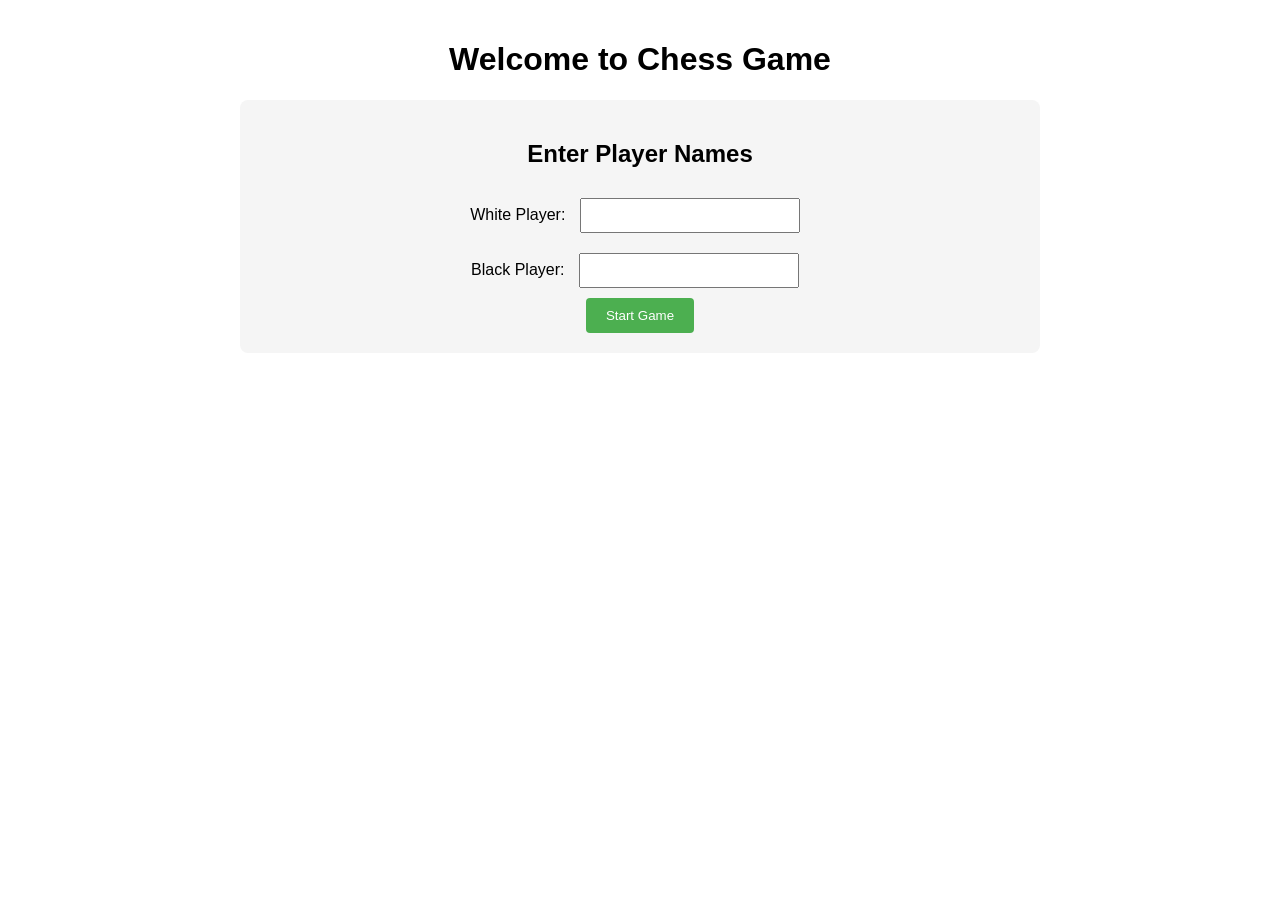
==== src/main/resources/templates/start.html @ b58b46cc "Initial commit-Chess springboot project" ====
<!DOCTYPE html>
<html xmlns:th="http://www.thymeleaf.org">
<head>
    <title>Chess Game - Start</title>
    <style>
        body {
            font-family: Arial, sans-serif;
            max-width: 800px;
            margin: 0 auto;
            padding: 20px;
            text-align: center;
        }
        .start-form {
            background-color: #f5f5f5;
            padding: 20px;
            border-radius: 8px;
            margin-top: 20px;
        }
        input[type="text"] {
            padding: 8px;
            margin: 10px;
            width: 200px;
        }
        button {
            padding: 10px 20px;
            background-color: #4CAF50;
            color: white;
            border: none;
            border-radius: 4px;
            cursor: pointer;
        }
        button:hover {
            background-color: #45a049;
        }
    </style>
</head>
<body>
    <h1>Welcome to Chess Game</h1>
    <div class="start-form">
        <h2>Enter Player Names</h2>
        <form action="/start" method="post">
            <div>
                <label for="whitePlayerName">White Player:</label>
                <input type="text" id="whitePlayerName" name="whitePlayerName" required>
            </div>
            <div>
                <label for="blackPlayerName">Black Player:</label>
                <input type="text" id="blackPlayerName" name="blackPlayerName" required>
            </div>
            <button type="submit">Start Game</button>
        </form>
    </div>
</body>
</html>
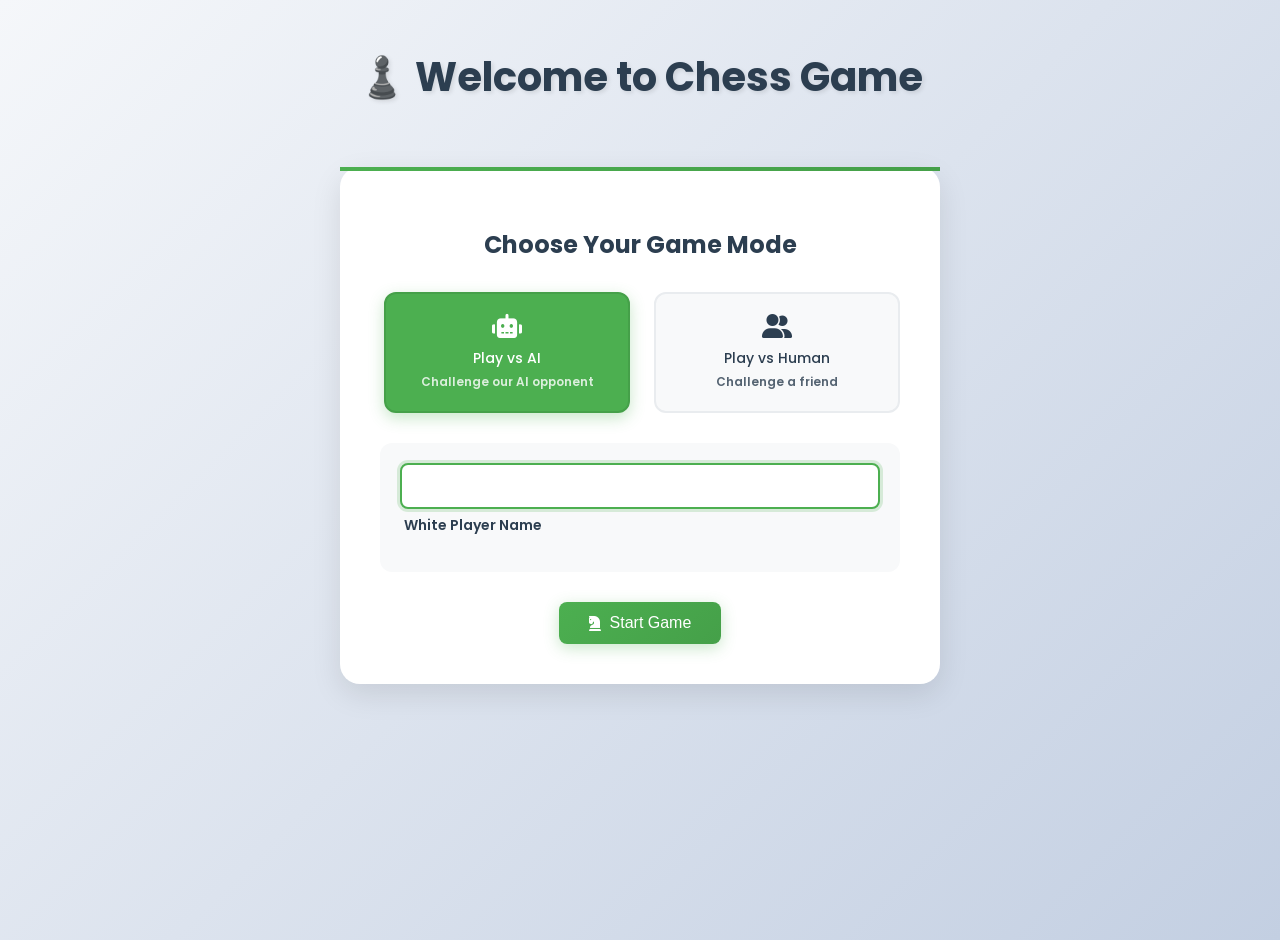
==== commit 1f660c1a: "Initial commit" ====
--- a/src/main/resources/templates/start.html
+++ b/src/main/resources/templates/start.html
@@ -2,54 +2,375 @@
 <html xmlns:th="http://www.thymeleaf.org">
 <head>
     <title>Chess Game - Start</title>
+    <link href="https://fonts.googleapis.com/css2?family=Poppins:wght@400;500;600&display=swap" rel="stylesheet">
     <style>
         body {
-            font-family: Arial, sans-serif;
+            font-family: 'Poppins', sans-serif;
             max-width: 800px;
             margin: 0 auto;
             padding: 20px;
             text-align: center;
-        }
+            background: linear-gradient(135deg, #f5f7fa 0%, #c3cfe2 100%);
+            min-height: 100vh;
+            display: flex;
+            flex-direction: column;
+            align-items: center;
+        }
+        
+        h1 {
+            color: #2c3e50;
+            font-size: 2.5em;
+            margin-bottom: 0.5em;
+            text-shadow: 2px 2px 4px rgba(0,0,0,0.1);
+        }
+
         .start-form {
-            background-color: #f5f5f5;
+            background-color: white;
+            padding: 40px;
+            border-radius: 20px;
+            margin: 40px auto;
+            box-shadow: 0 10px 30px rgba(0,0,0,0.1);
+            width: 90%;
+            max-width: 600px;
+            position: relative;
+            overflow: visible;
+            box-sizing: border-box;
+        }
+
+        .start-form::before {
+            content: '';
+            position: absolute;
+            top: 0;
+            left: 0;
+            right: 0;
+            height: 4px;
+            background: linear-gradient(90deg, #4CAF50, #45a049);
+        }
+        .mode-selector {
+            display: flex;
+            justify-content: center;
+            gap: 20px;
+            margin-bottom: 30px;
+            flex-wrap: wrap; /* allow options to wrap on small screens */
+        }
+
+        .mode-option {
+            position: relative;
+            flex: 1 1 200px; /* flexible tiles with minimum width */
+            max-width: 260px;
+            min-width: 160px;
+        }
+
+        .mode-option input[type="radio"] {
+            display: none;
+        }
+
+        .mode-option label {
+            display: flex;
+            flex-direction: column;
+            align-items: center;
             padding: 20px;
+            background: #f8f9fa;
+            border: 2px solid #e9ecef;
+            border-radius: 12px;
+            cursor: pointer;
+            transition: all 0.3s ease;
+        }
+
+        .mode-option label:hover {
+            transform: translateY(-2px);
+            box-shadow: 0 5px 15px rgba(0,0,0,0.1);
+        }
+
+        .mode-option input[type="radio"]:checked + label {
+            background: #4CAF50;
+            color: white;
+            border-color: #45a049;
+            box-shadow: 0 5px 15px rgba(76,175,80,0.3);
+        }
+
+        .mode-icon {
+            font-size: 24px;
+            margin-bottom: 10px;
+        }
+
+        .mode-title {
+            font-weight: 500;
+            margin-bottom: 5px;
+        }
+
+        .mode-description {
+            font-size: 0.85em;
+            opacity: 0.8;
+        }
+
+        .form-group {
+            background: #f8f9fa;
+            padding: 20px;
+            border-radius: 12px;
+            margin-bottom: 20px;
+            transition: all 0.3s ease;
+        }
+
+        .form-group:hover {
+            background: #fff;
+            box-shadow: 0 5px 15px rgba(0,0,0,0.05);
+        }
+
+        .input-group {
+            display: flex;
+            flex-direction: column;
+            margin-bottom: 16px;
+            gap: 6px;
+        }
+
+        input[type="text"] {
+            width: 100%;
+            padding: 12px 16px;
+            font-size: 16px;
+            border: 2px solid #e9ecef;
             border-radius: 8px;
-            margin-top: 20px;
-        }
-        input[type="text"] {
-            padding: 8px;
-            margin: 10px;
-            width: 200px;
-        }
-        button {
-            padding: 10px 20px;
-            background-color: #4CAF50;
+            transition: all 0.3s ease;
+            background: white;
+            color: #2c3e50;
+            box-sizing: border-box;
+        }
+
+        input[type="text"]:focus {
+            border-color: #4CAF50;
+            outline: none;
+            box-shadow: 0 0 0 3px rgba(76,175,80,0.2);
+        }
+
+        /* Labels placed above inputs to avoid overlap and improve accessibility */
+        label {
+            position: relative;
+            left: auto;
+            top: auto;
+            background: transparent;
+            padding: 0;
+            color: #2c3e50;
+            font-size: 14px;
+            font-weight: 600;
+            text-align: left;
+            margin-left: 4px;
+        }
+
+        .button-group {
+            display: flex;
+            gap: 15px;
+            justify-content: center;
+            margin-top: 30px;
+        }
+
+        .button {
+            padding: 12px 30px;
+            font-size: 16px;
+            font-weight: 500;
+            border: none;
+            border-radius: 8px;
+            cursor: pointer;
+            transition: all 0.3s ease;
+            display: inline-flex;
+            align-items: center;
+            justify-content: center;
+            min-width: 150px;
+        }
+
+        .button-primary {
+            background: linear-gradient(135deg, #4CAF50 0%, #45a049 100%);
             color: white;
-            border: none;
-            border-radius: 4px;
-            cursor: pointer;
-        }
-        button:hover {
-            background-color: #45a049;
+            box-shadow: 0 4px 15px rgba(76,175,80,0.3);
+        }
+
+        .button-primary:hover {
+            transform: translateY(-2px);
+            box-shadow: 0 6px 20px rgba(76,175,80,0.4);
+        }
+
+        .button-secondary {
+            background: linear-gradient(135deg, #6c757d 0%, #495057 100%);
+            color: white;
+            box-shadow: 0 4px 15px rgba(108,117,125,0.3);
+        }
+
+        .button-secondary:hover {
+            transform: translateY(-2px);
+            box-shadow: 0 6px 20px rgba(108,117,125,0.4);
+        }
+
+        @keyframes fadeIn {
+            from { opacity: 0; transform: translateY(10px); }
+            to { opacity: 1; transform: translateY(0); }
+        }
+
+        .fade-in {
+            animation: fadeIn 0.5s ease forwards;
         }
     </style>
+    <link rel="stylesheet" href="https://cdnjs.cloudflare.com/ajax/libs/font-awesome/6.0.0/css/all.min.css">
 </head>
 <body>
-    <h1>Welcome to Chess Game</h1>
-    <div class="start-form">
-        <h2>Enter Player Names</h2>
-        <form action="/start" method="post">
-            <div>
-                <label for="whitePlayerName">White Player:</label>
-                <input type="text" id="whitePlayerName" name="whitePlayerName" required>
+    <h1>♟️ Welcome to Chess Game</h1>
+    <div class="start-form fade-in">
+        <h2 style="color: #2c3e50; margin-bottom: 30px;">Choose Your Game Mode</h2>
+        
+        <div class="mode-selector">
+            <div class="mode-option">
+                <input type="radio" id="aiMode" name="gameMode" value="ai" checked>
+                <label for="aiMode" onclick="toggleGameMode('ai')">
+                    <i class="fas fa-robot mode-icon"></i>
+                    <span class="mode-title">Play vs AI</span>
+                    <span class="mode-description">Challenge our AI opponent</span>
+                </label>
             </div>
-            <div>
-                <label for="blackPlayerName">Black Player:</label>
-                <input type="text" id="blackPlayerName" name="blackPlayerName" required>
+            
+            <div class="mode-option">
+                <input type="radio" id="humanMode" name="gameMode" value="human">
+                <label for="humanMode" onclick="toggleGameMode('human')">
+                    <i class="fas fa-user-friends mode-icon"></i>
+                    <span class="mode-title">Play vs Human</span>
+                    <span class="mode-description">Challenge a friend</span>
+                </label>
             </div>
-            <button type="submit">Start Game</button>
+        </div>
+
+        <form id="gameForm" action="/start" method="post">
+            <div class="form-group">
+                <div class="input-group">
+                    <input type="text" id="whitePlayerName" name="whitePlayerName" required>
+                    <label for="whitePlayerName">White Player Name</label>
+                </div>
+                
+                <div class="input-group" id="blackPlayerDiv" style="display: none;">
+                    <input type="text" id="blackPlayerName" name="blackPlayerName" required>
+                    <label for="blackPlayerName">Black Player Name</label>
+                </div>
+            </div>
+
+            <input type="hidden" id="blackAi" name="blackAi" value="true">
+            <input type="hidden" id="whiteAi" name="whiteAi" value="false">
+
+            <div class="button-group">
+                <button type="submit" class="button button-primary">
+                    <i class="fas fa-chess-knight"></i>&nbsp; Start Game
+                </button>
+            </div>
         </form>
     </div>
+
+    <script>
+        // Set initial state
+        document.addEventListener('DOMContentLoaded', function() {
+            document.getElementById('blackPlayerName').value = 'Chess AI';
+            document.getElementById('blackPlayerDiv').style.display = 'none';
+            document.getElementById('whitePlayerName').focus();
+        });
+
+        function showToast(message, type = 'error') {
+            const toast = document.createElement('div');
+            toast.style.cssText = `
+                position: fixed;
+                top: 20px;
+                right: 20px;
+                padding: 15px 25px;
+                background: ${type === 'error' ? '#ff4444' : '#4CAF50'};
+                color: white;
+                border-radius: 8px;
+                box-shadow: 0 4px 15px rgba(0,0,0,0.2);
+                font-size: 14px;
+                z-index: 1000;
+                transition: all 0.3s ease;
+                transform: translateY(-100%);
+                opacity: 0;
+            `;
+            toast.textContent = message;
+            document.body.appendChild(toast);
+
+            // Animate in
+            setTimeout(() => {
+                toast.style.transform = 'translateY(0)';
+                toast.style.opacity = '1';
+            }, 100);
+
+            // Remove after 3 seconds
+            setTimeout(() => {
+                toast.style.transform = 'translateY(-100%)';
+                toast.style.opacity = '0';
+                setTimeout(() => toast.remove(), 300);
+            }, 3000);
+        }
+
+        function toggleGameMode(mode) {
+            const blackPlayerDiv = document.getElementById('blackPlayerDiv');
+            const blackPlayerInput = document.getElementById('blackPlayerName');
+            const blackAi = document.getElementById('blackAi');
+            const aiMode = document.getElementById('aiMode');
+            const humanMode = document.getElementById('humanMode');
+            
+            // Update radio buttons
+            if (mode === 'ai') {
+                aiMode.checked = true;
+                blackPlayerDiv.style.display = 'none';
+                blackPlayerInput.value = 'Chess AI';
+                blackAi.value = 'true';
+                
+                // Animate the transition
+                blackPlayerDiv.style.opacity = '0';
+                blackPlayerDiv.style.transform = 'translateY(10px)';
+            } else {
+                humanMode.checked = true;
+                blackPlayerDiv.style.display = 'block';
+                blackPlayerInput.value = '';
+                blackAi.value = 'false';
+                
+                // Animate the transition
+                setTimeout(() => {
+                    blackPlayerDiv.style.opacity = '1';
+                    blackPlayerDiv.style.transform = 'translateY(0)';
+                }, 50);
+            }
+
+            // Clear white player name and set focus
+            document.getElementById('whitePlayerName').focus();
+        }
+
+        // Enhanced form validation with visual feedback
+        document.getElementById('gameForm').addEventListener('submit', function(e) {
+            e.preventDefault();
+            const whitePlayer = document.getElementById('whitePlayerName').value.trim();
+            const blackPlayer = document.getElementById('blackPlayerName').value.trim();
+            const isAiMode = document.getElementById('aiMode').checked;
+
+            if (!whitePlayer) {
+                showToast('Please enter white player\'s name');
+                document.getElementById('whitePlayerName').focus();
+                return;
+            }
+
+            if (!isAiMode) {
+                if (!blackPlayer) {
+                    showToast('Please enter black player\'s name');
+                    document.getElementById('blackPlayerName').focus();
+                    return;
+                }
+                
+                if (whitePlayer === blackPlayer) {
+                    showToast('Players must have different names');
+                    document.getElementById('blackPlayerName').focus();
+                    return;
+                }
+            }
+
+            // Visual feedback before submission
+            const submitButton = this.querySelector('button[type="submit"]');
+            submitButton.innerHTML = '<i class="fas fa-spinner fa-spin"></i>&nbsp; Starting...';
+            submitButton.disabled = true;
+
+            // Submit the form after a short delay for visual feedback
+            setTimeout(() => this.submit(), 500);
+        });
+    </script>
 </body>
 </html>
 
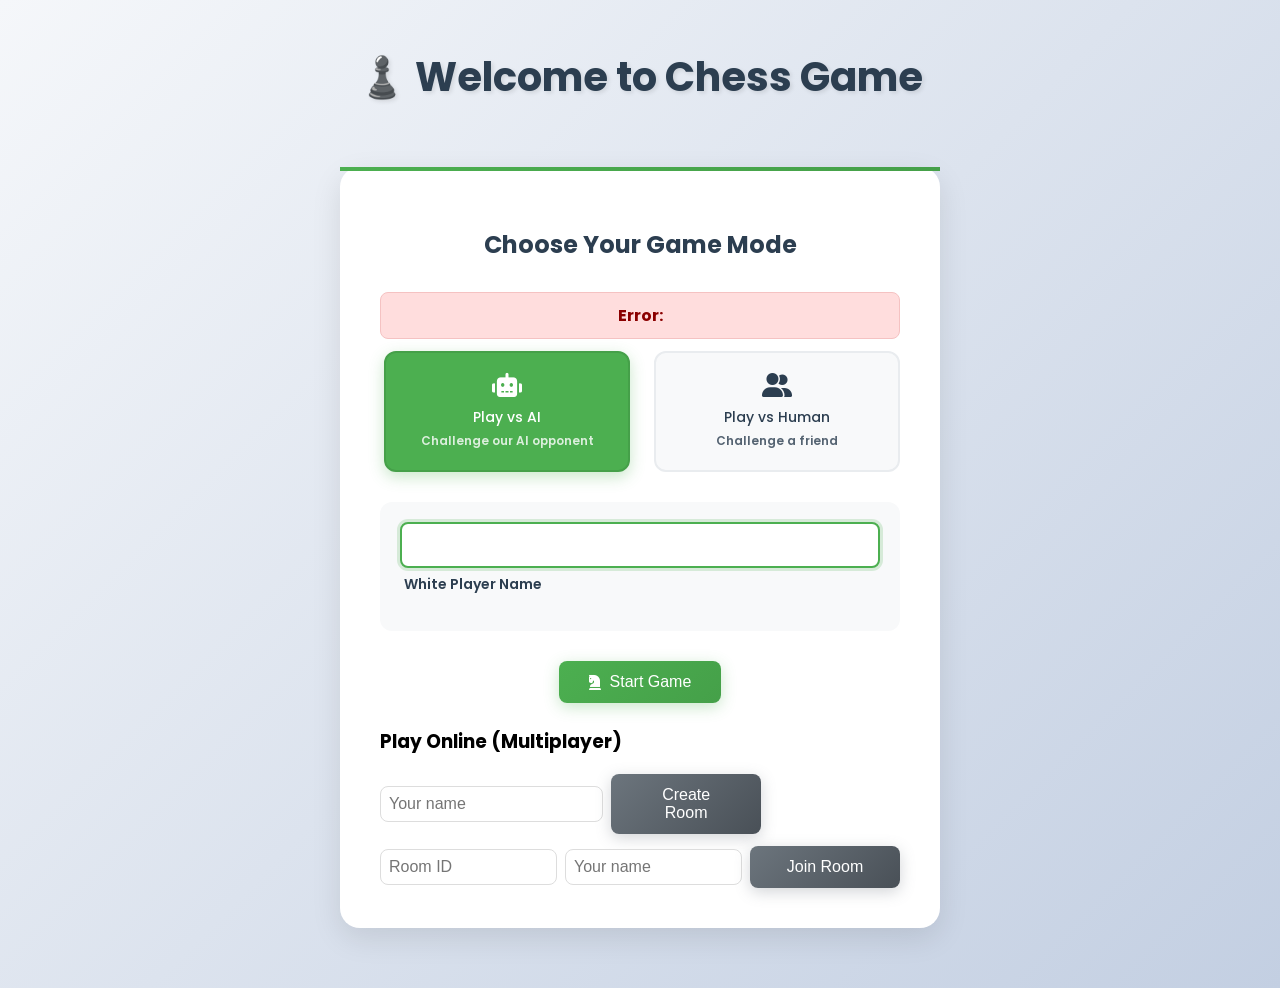
==== commit 3a1a2add: "Fix multiplayer room join flow" ====
--- a/src/main/resources/templates/start.html
+++ b/src/main/resources/templates/start.html
@@ -215,6 +215,12 @@
     <div class="start-form fade-in">
         <h2 style="color: #2c3e50; margin-bottom: 30px;">Choose Your Game Mode</h2>
         
+        <div th:if="${error != null}" style="margin-bottom:12px;">
+            <div style="background:#ffdddd;color:#8b0000;padding:10px;border-radius:8px;border:1px solid #f5c2c2;">
+                <strong>Error:</strong> <span th:text="${error}"></span>
+            </div>
+        </div>
+
         <div class="mode-selector">
             <div class="mode-option">
                 <input type="radio" id="aiMode" name="gameMode" value="ai" checked>
@@ -257,6 +263,22 @@
                 </button>
             </div>
         </form>
+
+        <div style="margin-top: 24px; text-align:left;">
+            <h3 style="margin-top:0;">Play Online (Multiplayer)</h3>
+            <div style="display:flex; gap:12px; flex-wrap:wrap;">
+                <form id="createRoomForm" action="/rooms" method="post" style="display:flex; gap:8px; align-items:center;">
+                    <input id="createPlayerName" type="text" name="playerName" placeholder="Your name" required th:value="${playerName}" style="padding:8px;border-radius:8px;border:1px solid #ddd;">
+                    <button type="submit" class="button button-secondary">Create Room</button>
+                </form>
+
+                <form id="joinRoomForm" onsubmit="joinRoom(event)" style="display:flex; gap:8px; align-items:center;">
+                    <input type="text" id="joinRoomId" placeholder="Room ID" required style="padding:8px;border-radius:8px;border:1px solid #ddd;">
+                    <input type="text" id="joinName" placeholder="Your name" required style="padding:8px;border-radius:8px;border:1px solid #ddd;">
+                    <button type="submit" class="button button-secondary">Join Room</button>
+                </form>
+            </div>
+        </div>
     </div>
 
     <script>
@@ -370,6 +392,14 @@
             // Submit the form after a short delay for visual feedback
             setTimeout(() => this.submit(), 500);
         });
+
+        function joinRoom(e) {
+            e.preventDefault();
+            const roomId = document.getElementById('joinRoomId').value.trim();
+            const name = document.getElementById('joinName').value.trim();
+            if (!roomId || !name) return;
+            window.location.href = '/room/' + encodeURIComponent(roomId) + '?name=' + encodeURIComponent(name);
+        }
     </script>
 </body>
 </html>
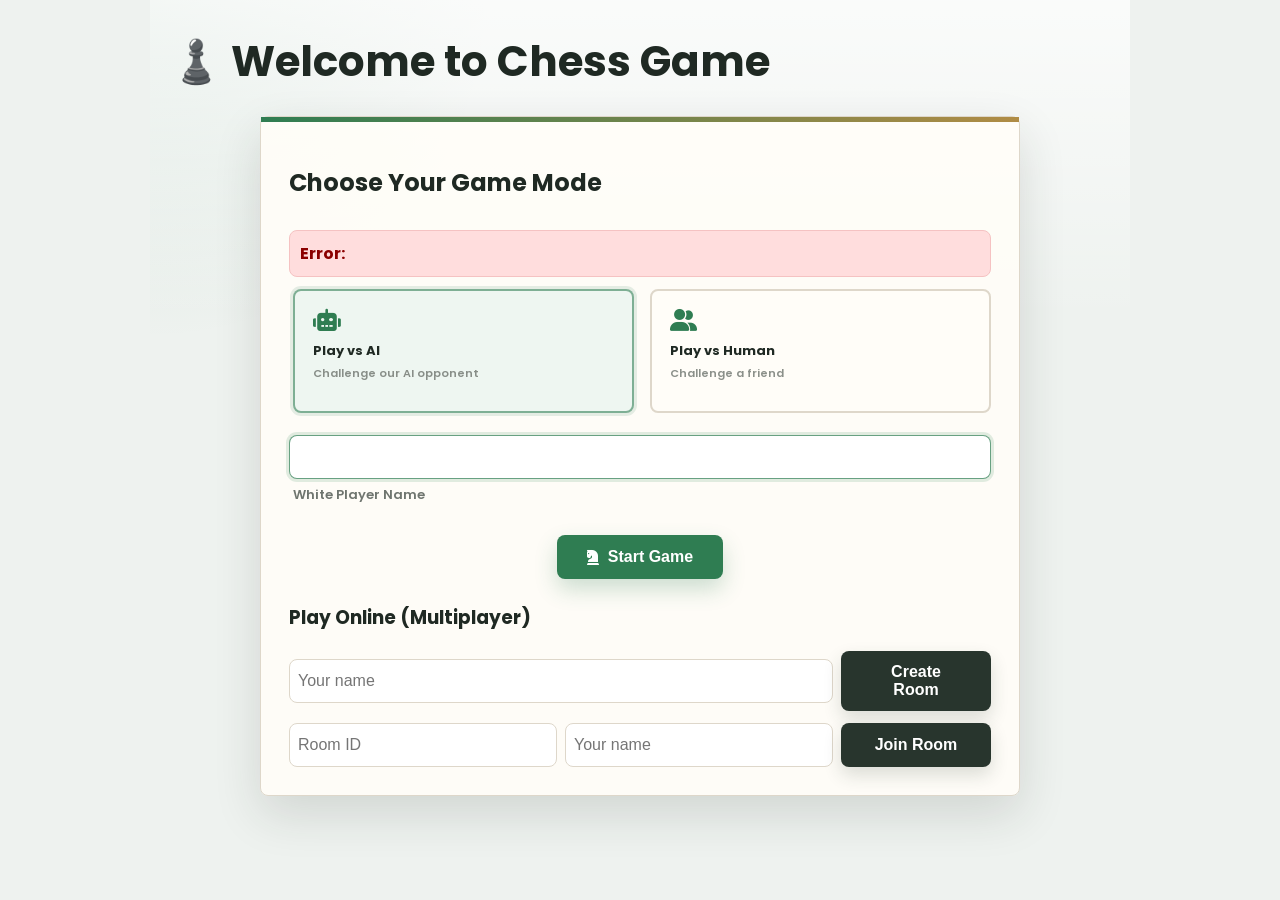
==== commit 3ba719be: "Polish chess game UI" ====
--- a/src/main/resources/templates/start.html
+++ b/src/main/resources/templates/start.html
@@ -206,6 +206,216 @@
 
         .fade-in {
             animation: fadeIn 0.5s ease forwards;
+        }
+
+        :root {
+            --page-bg: #eef2ef;
+            --surface: #fffdf8;
+            --surface-soft: #f4f0e8;
+            --line: #ded7ca;
+            --text: #1f2923;
+            --muted: #6f756f;
+            --accent: #2f7d52;
+            --accent-strong: #225c3c;
+            --shadow-soft: 0 18px 48px rgba(36,43,37,0.14);
+        }
+
+        *, *::before, *::after {
+            box-sizing: border-box;
+        }
+
+        html {
+            background: var(--page-bg);
+        }
+
+        body {
+            max-width: 980px;
+            padding: 32px 20px;
+            background:
+                linear-gradient(180deg, rgba(255,255,255,0.72), rgba(255,255,255,0) 320px),
+                radial-gradient(circle at top left, rgba(47,125,82,0.12), transparent 340px),
+                var(--page-bg);
+            color: var(--text);
+            text-align: left;
+        }
+
+        h1 {
+            width: 100%;
+            margin: 8px 0 8px;
+            color: var(--text);
+            font-size: 42px;
+            line-height: 1.05;
+            font-weight: 700;
+            letter-spacing: 0;
+            text-shadow: none;
+        }
+
+        .start-form {
+            width: 100%;
+            max-width: 760px;
+            margin: 24px auto 0;
+            padding: 28px;
+            background: rgba(255,253,248,0.96);
+            border: 1px solid var(--line);
+            border-radius: 8px;
+            box-shadow: var(--shadow-soft);
+        }
+
+        .start-form::before {
+            height: 5px;
+            background: linear-gradient(90deg, var(--accent), #b08c45);
+        }
+
+        .start-form h2,
+        .start-form h3 {
+            color: var(--text) !important;
+            letter-spacing: 0;
+        }
+
+        .mode-selector {
+            display: grid;
+            grid-template-columns: repeat(2, minmax(0, 1fr));
+            gap: 12px;
+            margin-bottom: 22px;
+        }
+
+        .mode-option {
+            max-width: none;
+            min-width: 0;
+        }
+
+        .mode-option label {
+            min-height: 124px;
+            padding: 18px;
+            align-items: flex-start;
+            background: var(--surface);
+            border-color: var(--line);
+            border-radius: 8px;
+            color: var(--text);
+        }
+
+        .mode-option label:hover {
+            transform: translateY(-1px);
+            box-shadow: 0 10px 26px rgba(36,43,37,0.1);
+        }
+
+        .mode-option input[type="radio"]:checked + label {
+            background: #eef6f1;
+            color: var(--text);
+            border-color: rgba(47,125,82,0.58);
+            box-shadow: 0 0 0 3px rgba(47,125,82,0.12);
+        }
+
+        .mode-icon {
+            color: var(--accent);
+            font-size: 22px;
+        }
+
+        .mode-title {
+            font-weight: 700;
+        }
+
+        .mode-description {
+            color: var(--muted);
+            line-height: 1.4;
+        }
+
+        .form-group {
+            padding: 0;
+            margin-bottom: 20px;
+            background: transparent;
+            border-radius: 0;
+        }
+
+        .form-group:hover {
+            background: transparent;
+            box-shadow: none;
+        }
+
+        .input-group {
+            margin-bottom: 14px;
+        }
+
+        label {
+            color: var(--muted);
+            font-size: 13px;
+            letter-spacing: 0;
+        }
+
+        input[type="text"] {
+            min-height: 44px;
+            border: 1px solid var(--line) !important;
+            border-radius: 8px !important;
+            background: white;
+            color: var(--text);
+        }
+
+        input[type="text"]:focus {
+            border-color: rgba(47,125,82,0.72) !important;
+            box-shadow: 0 0 0 3px rgba(47,125,82,0.14);
+        }
+
+        .button {
+            min-height: 44px;
+            border-radius: 8px;
+            font-weight: 700;
+            box-shadow: 0 8px 18px rgba(40,53,45,0.15);
+        }
+
+        .button-primary {
+            background: var(--accent);
+            box-shadow: 0 10px 22px rgba(47,125,82,0.24);
+        }
+
+        .button-primary:hover {
+            background: var(--accent-strong);
+            box-shadow: 0 12px 24px rgba(47,125,82,0.24);
+        }
+
+        .button-secondary {
+            background: #28352d;
+            box-shadow: 0 8px 18px rgba(40,53,45,0.16);
+        }
+
+        .button-secondary:hover {
+            background: #34463b;
+            box-shadow: 0 10px 22px rgba(40,53,45,0.18);
+        }
+
+        #createRoomForm,
+        #joinRoomForm {
+            width: 100%;
+        }
+
+        @media (max-width: 720px) {
+            body {
+                padding: 22px 14px;
+            }
+
+            h1 {
+                font-size: 34px;
+            }
+
+            .start-form {
+                padding: 22px;
+            }
+
+            .mode-selector {
+                grid-template-columns: 1fr;
+            }
+
+            #createRoomForm,
+            #joinRoomForm {
+                flex-direction: column;
+                align-items: stretch !important;
+            }
+
+            .button,
+            .button-group,
+            #createRoomForm button,
+            #joinRoomForm button {
+                width: 100%;
+            }
         }
     </style>
     <link rel="stylesheet" href="https://cdnjs.cloudflare.com/ajax/libs/font-awesome/6.0.0/css/all.min.css">
@@ -403,4 +613,3 @@
     </script>
 </body>
 </html>
-
